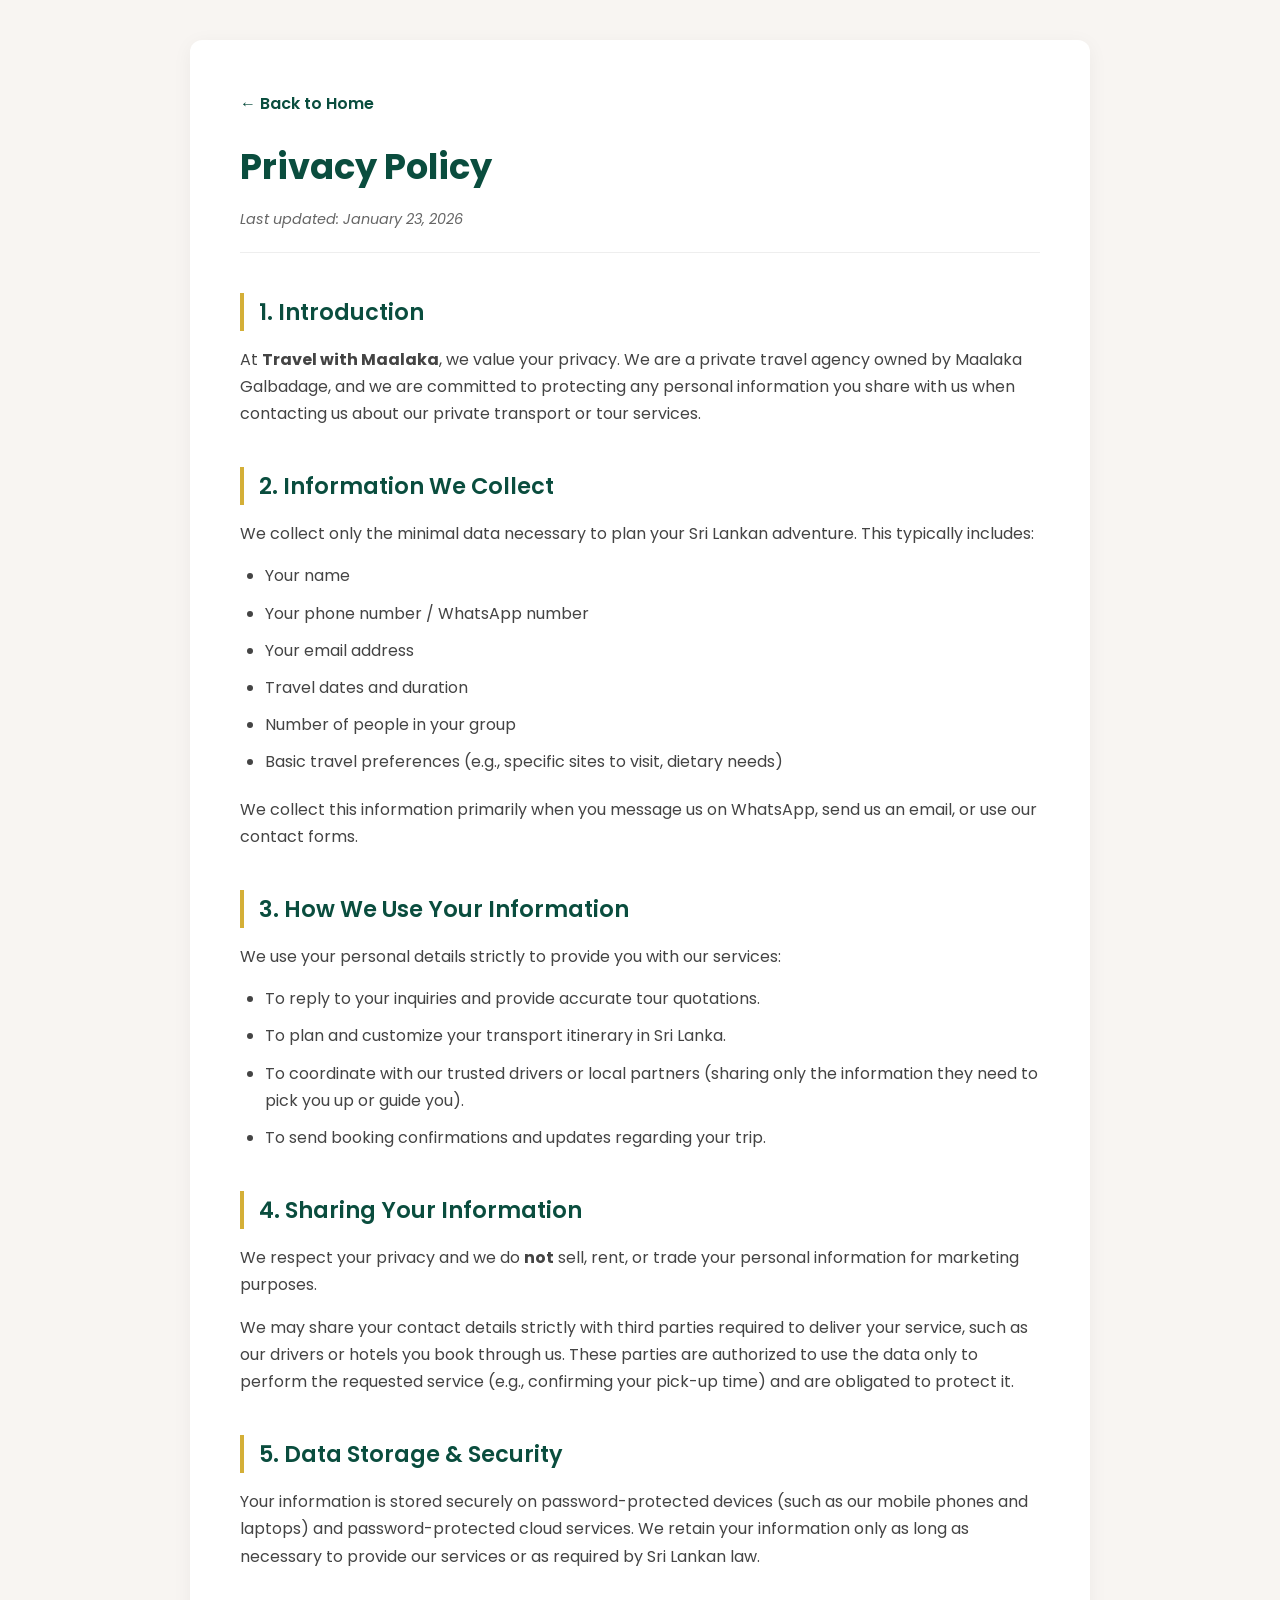
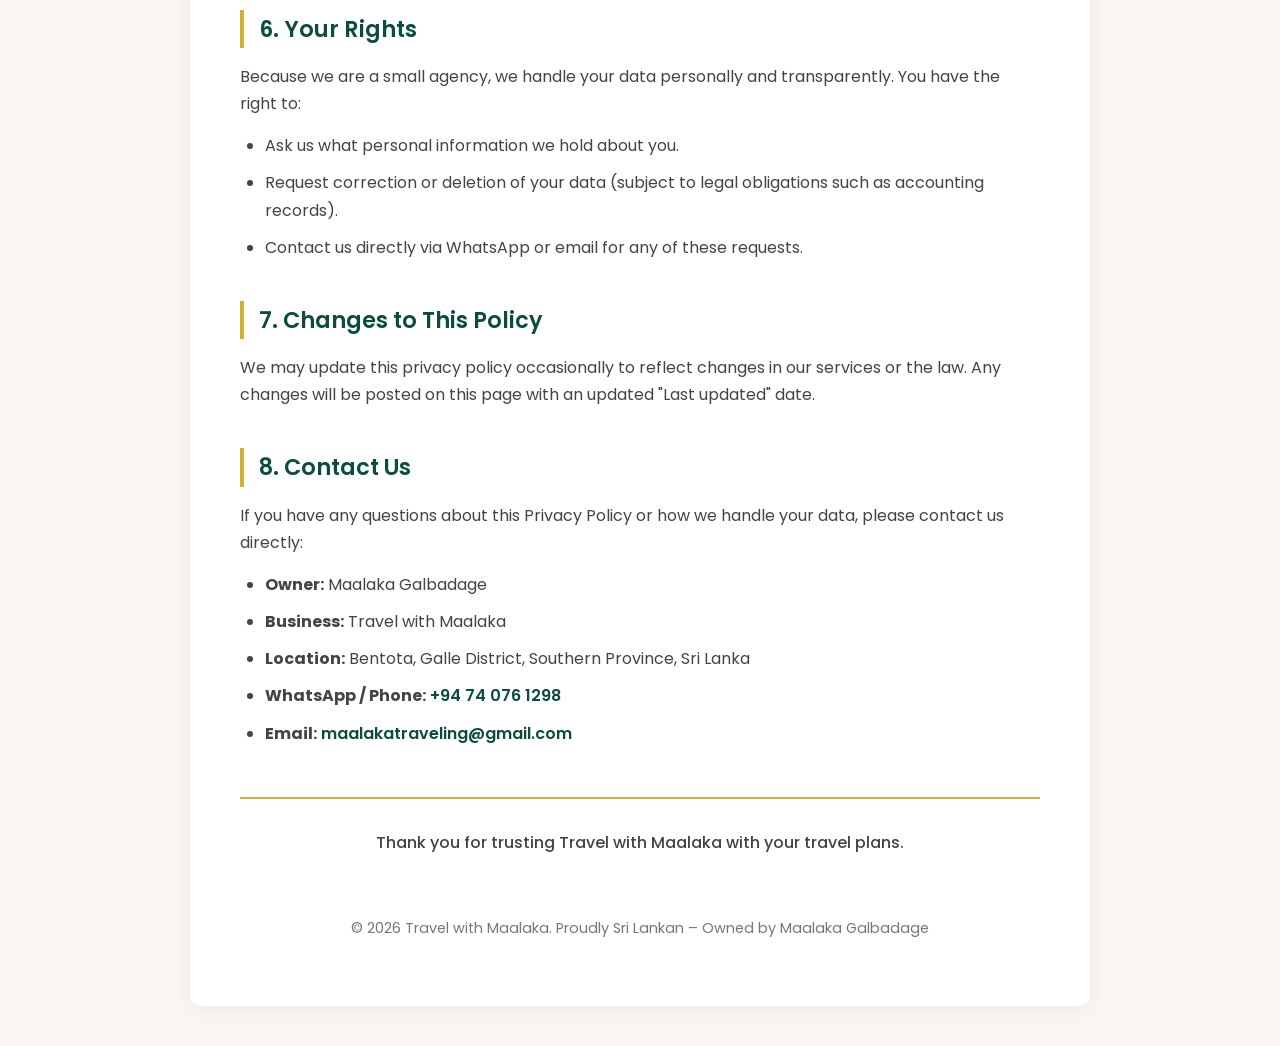
==== privacy.html @ 8217268a "Add files via upload" ====
<!DOCTYPE html>
<html lang="en">
<head>
    <meta charset="UTF-8">
    <meta name="viewport" content="width=device-width, initial-scale=1.0">
    <meta name="description" content="Privacy Policy for Travel with Maalaka, a private tour agency in Bentota, Sri Lanka. We respect your privacy and use minimal data to plan your trip.">
    <title>Privacy Policy - Travel with Maalaka</title>

    <!-- Google Fonts: Poppins -->
    <link rel="preconnect" href="https://fonts.googleapis.com">
    <link rel="preconnect" href="https://fonts.gstatic.com" crossorigin>
    <link href="https://fonts.googleapis.com/css2?family=Poppins:wght@300;400;500;600;700&display=swap" rel="stylesheet">

    <style>
        /* --- CSS Variables matching index.html --- */
        :root {
            --primary: #0A4D3E;       /* Teal */
            --gold: #D4AF37;          /* Gold */
            --cream: #F8F5F2;         /* Cream Background */
            --text-dark: #2c2c2c;
            --text-light: #666666;
            --white: #ffffff;
        }

        /* --- Reset & Base Styles --- */
        * {
            margin: 0;
            padding: 0;
            box-sizing: border-box;
        }

        body {
            font-family: 'Poppins', sans-serif;
            background-color: var(--cream);
            color: var(--text-dark);
            line-height: 1.7;
            font-size: 16px;
        }

        /* --- Layout --- */
        .container {
            max-width: 900px;
            margin: 40px auto;
            background-color: var(--white);
            padding: 50px;
            border-radius: 12px;
            box-shadow: 0 4px 20px rgba(0,0,0,0.05);
        }

        /* --- Typography --- */
        h1 {
            font-size: 2.2rem;
            color: var(--primary);
            margin-bottom: 10px;
            font-weight: 700;
        }

        .last-updated {
            color: var(--text-light);
            font-style: italic;
            font-size: 0.9rem;
            margin-bottom: 30px;
            display: block;
            border-bottom: 1px solid #eee;
            padding-bottom: 20px;
        }

        h2 {
            font-size: 1.4rem;
            color: var(--primary);
            margin-top: 40px;
            margin-bottom: 15px;
            font-weight: 600;
            border-left: 4px solid var(--gold);
            padding-left: 15px;
        }

        p {
            margin-bottom: 15px;
            color: #444;
        }

        ul {
            margin-bottom: 20px;
            padding-left: 25px;
        }

        li {
            margin-bottom: 10px;
            color: #444;
        }

        /* --- Links & Buttons --- */
        .back-link {
            display: inline-flex;
            align-items: center;
            color: var(--primary);
            text-decoration: none;
            font-weight: 600;
            margin-bottom: 20px;
            transition: color 0.3s ease;
        }

        .back-link:hover {
            color: var(--gold);
        }

        .contact-highlight {
            font-weight: 600;
            color: var(--primary);
        }

        .closing-note {
            margin-top: 50px;
            text-align: center;
            font-weight: 500;
            color: var(--primary);
            border-top: 2px solid var(--gold);
            padding-top: 30px;
        }

        /* --- Footer Copyright Styling --- */
        .copyright-footer {
            text-align: center;
            margin-top: 60px;
            color: #777;
            font-size: 0.9rem;
        }

        /* --- Responsive --- */
        @media (max-width: 768px) {
            .container {
                margin: 20px;
                padding: 25px;
            }
            h1 {
                font-size: 1.8rem;
            }
            h2 {
                font-size: 1.25rem;
            }
        }
    </style>
</head>
<body>

    <div class="container">
        <!-- Back to Home Link -->
        <a href="index.html" class="back-link">← Back to Home</a>

        <!-- Title & Date -->
        <h1>Privacy Policy</h1>
        <span class="last-updated">Last updated: January 23, 2026</span>

        <!-- 1. Introduction -->
        <h2>1. Introduction</h2>
        <p>At <strong>Travel with Maalaka</strong>, we value your privacy. We are a private travel agency owned by Maalaka Galbadage, and we are committed to protecting any personal information you share with us when contacting us about our private transport or tour services.</p>

        <!-- 2. Information We Collect -->
        <h2>2. Information We Collect</h2>
        <p>We collect only the minimal data necessary to plan your Sri Lankan adventure. This typically includes:</p>
        <ul>
            <li>Your name</li>
            <li>Your phone number / WhatsApp number</li>
            <li>Your email address</li>
            <li>Travel dates and duration</li>
            <li>Number of people in your group</li>
            <li>Basic travel preferences (e.g., specific sites to visit, dietary needs)</li>
        </ul>
        <p>We collect this information primarily when you message us on WhatsApp, send us an email, or use our contact forms.</p>

        <!-- 3. How We Use Your Information -->
        <h2>3. How We Use Your Information</h2>
        <p>We use your personal details strictly to provide you with our services:</p>
        <ul>
            <li>To reply to your inquiries and provide accurate tour quotations.</li>
            <li>To plan and customize your transport itinerary in Sri Lanka.</li>
            <li>To coordinate with our trusted drivers or local partners (sharing only the information they need to pick you up or guide you).</li>
            <li>To send booking confirmations and updates regarding your trip.</li>
        </ul>

        <!-- 4. Sharing Your Information -->
        <h2>4. Sharing Your Information</h2>
        <p>We respect your privacy and we do <strong>not</strong> sell, rent, or trade your personal information for marketing purposes.</p>
        <p>We may share your contact details strictly with third parties required to deliver your service, such as our drivers or hotels you book through us. These parties are authorized to use the data only to perform the requested service (e.g., confirming your pick-up time) and are obligated to protect it.</p>

        <!-- 5. Data Storage & Security -->
        <h2>5. Data Storage & Security</h2>
        <p>Your information is stored securely on password-protected devices (such as our mobile phones and laptops) and password-protected cloud services. We retain your information only as long as necessary to provide our services or as required by Sri Lankan law.</p>

        <!-- 6. Your Rights -->
        <h2>6. Your Rights</h2>
        <p>Because we are a small agency, we handle your data personally and transparently. You have the right to:</p>
        <ul>
            <li>Ask us what personal information we hold about you.</li>
            <li>Request correction or deletion of your data (subject to legal obligations such as accounting records).</li>
            <li>Contact us directly via WhatsApp or email for any of these requests.</li>
        </ul>

        <!-- 7. Changes to This Policy -->
        <h2>7. Changes to This Policy</h2>
        <p>We may update this privacy policy occasionally to reflect changes in our services or the law. Any changes will be posted on this page with an updated "Last updated" date.</p>

        <!-- 8. Contact Us -->
        <h2>8. Contact Us</h2>
        <p>If you have any questions about this Privacy Policy or how we handle your data, please contact us directly:</p>
        <ul>
            <li><strong>Owner:</strong> Maalaka Galbadage</li>
            <li><strong>Business:</strong> Travel with Maalaka</li>
            <li><strong>Location:</strong> Bentota, Galle District, Southern Province, Sri Lanka</li>
            <li><strong>WhatsApp / Phone:</strong> <span class="contact-highlight">+94 74 076 1298</span></li>
            <li><strong>Email:</strong> <span class="contact-highlight">maalakatraveling@gmail.com</span></li>
        </ul>

        <!-- Closing Note -->
        <div class="closing-note">
            <p>Thank you for trusting Travel with Maalaka with your travel plans.</p>
        </div>

        <!-- Copyright Notice -->
        <p class="copyright-footer">
            © 2026 Travel with Maalaka. Proudly Sri Lankan – Owned by Maalaka Galbadage
        </p>

    </div>

</body>
</html>
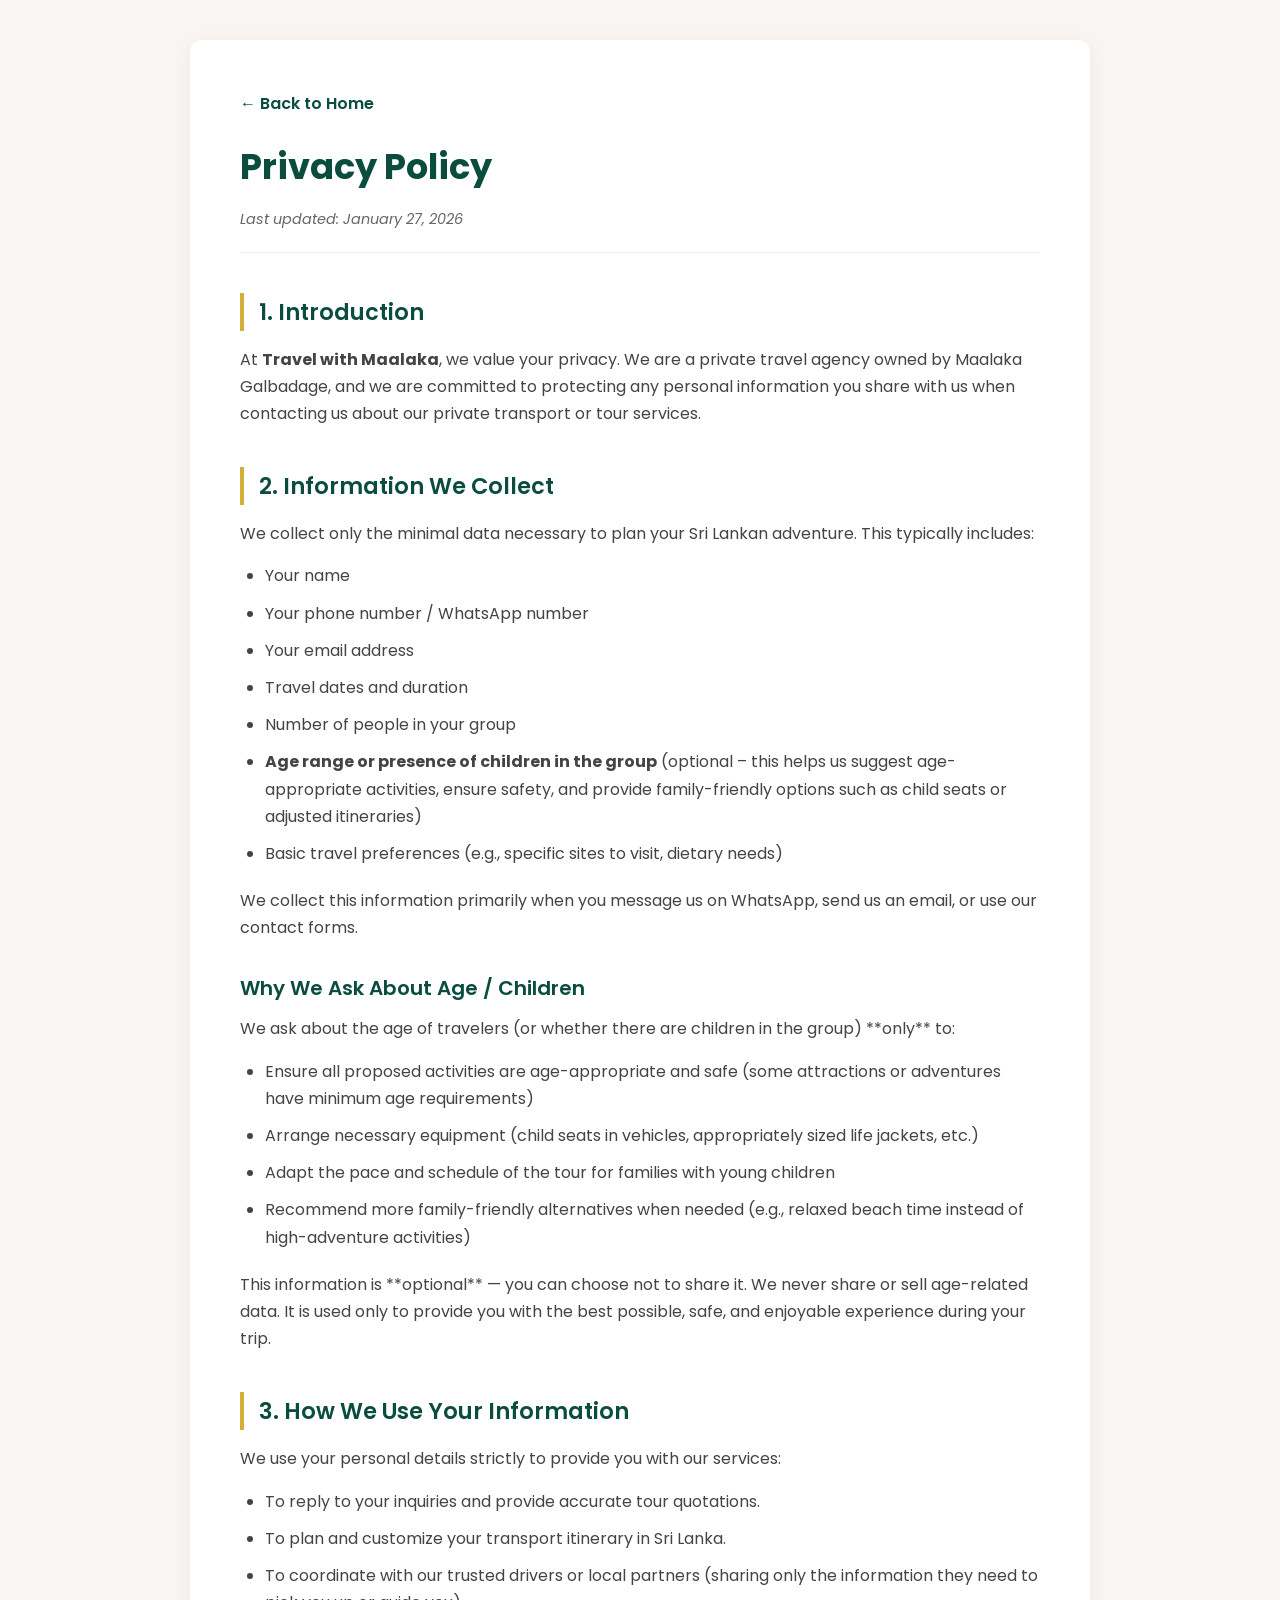
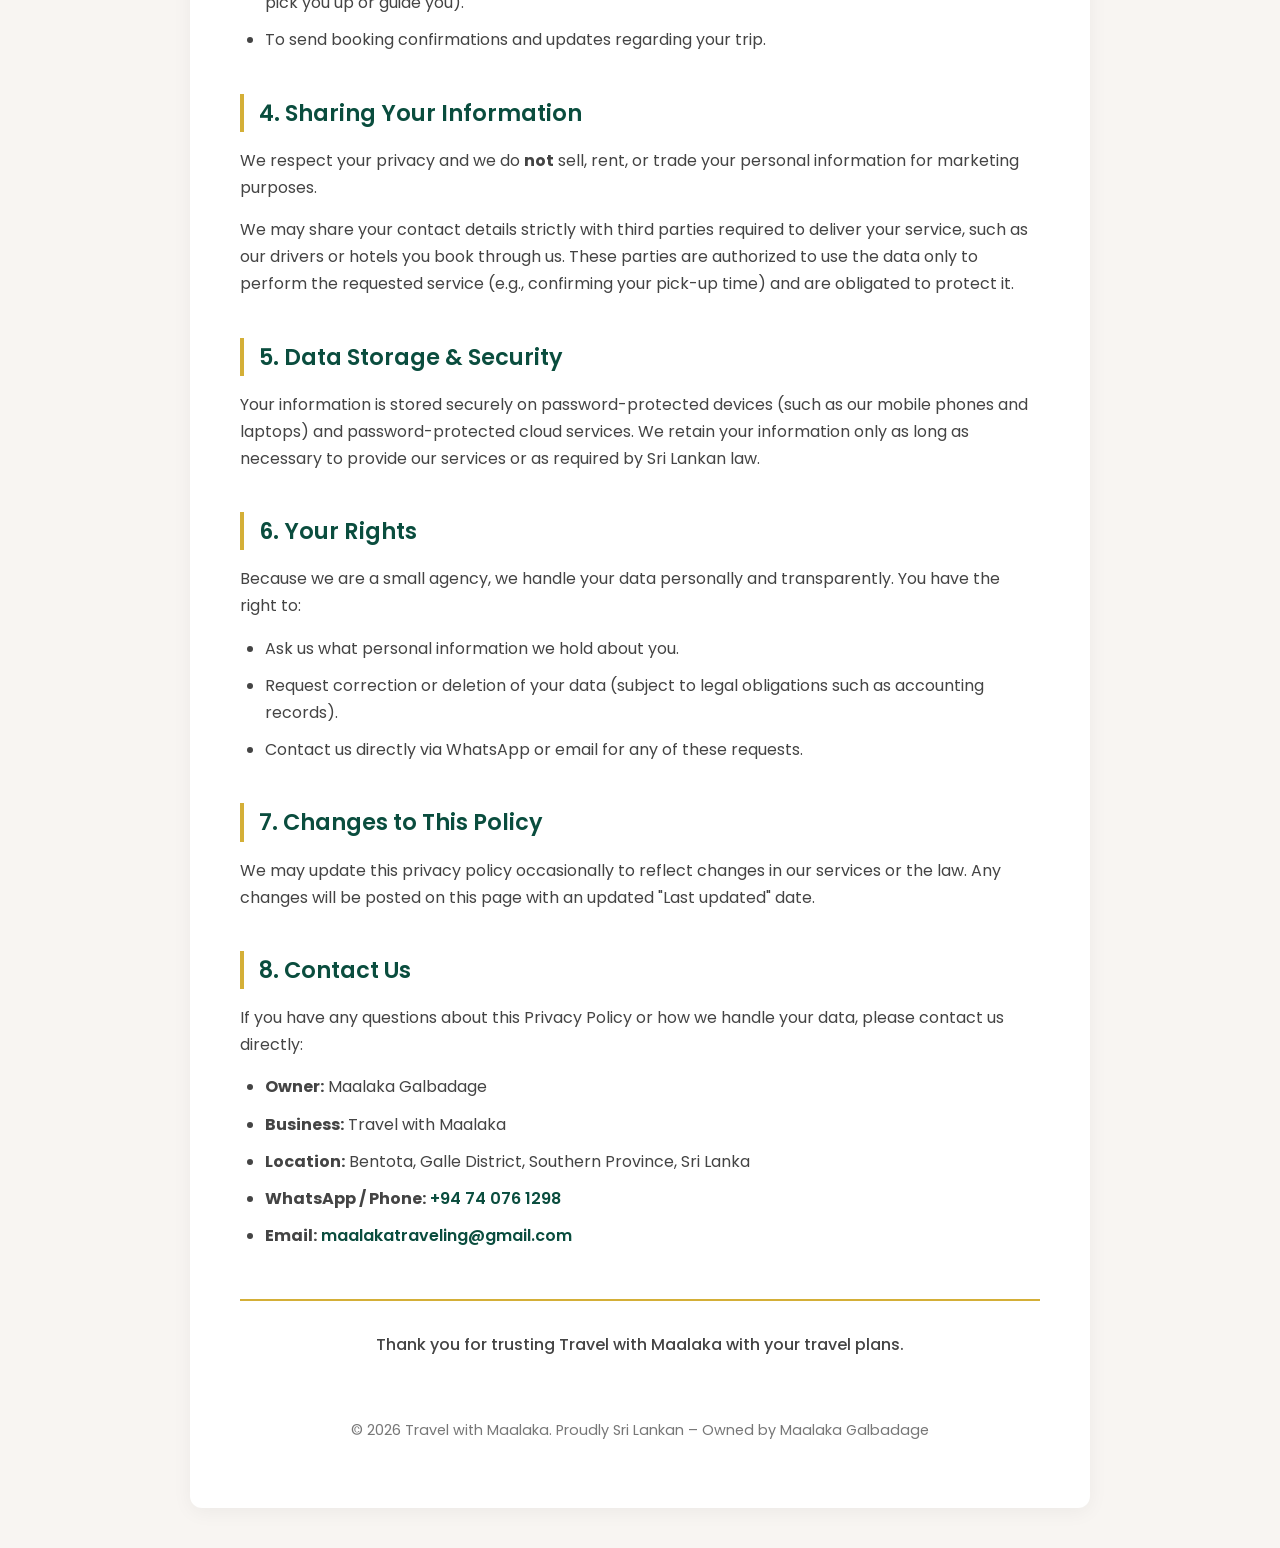
==== commit 614dd1f9: "Update Privacy Policy – added section on age/children collection for safety Updated the privacy poli" ====
--- a/privacy.html
+++ b/privacy.html
@@ -5,30 +5,26 @@
     <meta name="viewport" content="width=device-width, initial-scale=1.0">
     <meta name="description" content="Privacy Policy for Travel with Maalaka, a private tour agency in Bentota, Sri Lanka. We respect your privacy and use minimal data to plan your trip.">
     <title>Privacy Policy - Travel with Maalaka</title>
-
     <!-- Google Fonts: Poppins -->
     <link rel="preconnect" href="https://fonts.googleapis.com">
     <link rel="preconnect" href="https://fonts.gstatic.com" crossorigin>
     <link href="https://fonts.googleapis.com/css2?family=Poppins:wght@300;400;500;600;700&display=swap" rel="stylesheet">
-
     <style>
         /* --- CSS Variables matching index.html --- */
         :root {
-            --primary: #0A4D3E;       /* Teal */
-            --gold: #D4AF37;          /* Gold */
-            --cream: #F8F5F2;         /* Cream Background */
+            --primary: #0A4D3E; /* Teal */
+            --gold: #D4AF37; /* Gold */
+            --cream: #F8F5F2; /* Cream Background */
             --text-dark: #2c2c2c;
             --text-light: #666666;
             --white: #ffffff;
         }
-
         /* --- Reset & Base Styles --- */
         * {
             margin: 0;
             padding: 0;
             box-sizing: border-box;
         }
-
         body {
             font-family: 'Poppins', sans-serif;
             background-color: var(--cream);
@@ -36,7 +32,6 @@
             line-height: 1.7;
             font-size: 16px;
         }
-
         /* --- Layout --- */
         .container {
             max-width: 900px;
@@ -46,7 +41,6 @@
             border-radius: 12px;
             box-shadow: 0 4px 20px rgba(0,0,0,0.05);
         }
-
         /* --- Typography --- */
         h1 {
             font-size: 2.2rem;
@@ -54,7 +48,6 @@
             margin-bottom: 10px;
             font-weight: 700;
         }
-
         .last-updated {
             color: var(--text-light);
             font-style: italic;
@@ -64,7 +57,6 @@
             border-bottom: 1px solid #eee;
             padding-bottom: 20px;
         }
-
         h2 {
             font-size: 1.4rem;
             color: var(--primary);
@@ -74,22 +66,25 @@
             border-left: 4px solid var(--gold);
             padding-left: 15px;
         }
-
+        h3 {
+            font-size: 1.25rem;
+            color: var(--primary);
+            margin-top: 30px;
+            margin-bottom: 10px;
+            font-weight: 600;
+        }
         p {
             margin-bottom: 15px;
             color: #444;
         }
-
         ul {
             margin-bottom: 20px;
             padding-left: 25px;
         }
-
         li {
             margin-bottom: 10px;
             color: #444;
         }
-
         /* --- Links & Buttons --- */
         .back-link {
             display: inline-flex;
@@ -100,16 +95,13 @@
             margin-bottom: 20px;
             transition: color 0.3s ease;
         }
-
         .back-link:hover {
             color: var(--gold);
         }
-
         .contact-highlight {
             font-weight: 600;
             color: var(--primary);
         }
-
         .closing-note {
             margin-top: 50px;
             text-align: center;
@@ -118,7 +110,6 @@
             border-top: 2px solid var(--gold);
             padding-top: 30px;
         }
-
         /* --- Footer Copyright Styling --- */
         .copyright-footer {
             text-align: center;
@@ -126,7 +117,6 @@
             color: #777;
             font-size: 0.9rem;
         }
-
         /* --- Responsive --- */
         @media (max-width: 768px) {
             .container {
@@ -143,14 +133,12 @@
     </style>
 </head>
 <body>
-
     <div class="container">
         <!-- Back to Home Link -->
         <a href="index.html" class="back-link">← Back to Home</a>
-
         <!-- Title & Date -->
         <h1>Privacy Policy</h1>
-        <span class="last-updated">Last updated: January 23, 2026</span>
+        <span class="last-updated">Last updated: January 27, 2026</span>
 
         <!-- 1. Introduction -->
         <h2>1. Introduction</h2>
@@ -165,9 +153,21 @@
             <li>Your email address</li>
             <li>Travel dates and duration</li>
             <li>Number of people in your group</li>
+            <li><strong>Age range or presence of children in the group</strong> (optional – this helps us suggest age-appropriate activities, ensure safety, and provide family-friendly options such as child seats or adjusted itineraries)</li>
             <li>Basic travel preferences (e.g., specific sites to visit, dietary needs)</li>
         </ul>
         <p>We collect this information primarily when you message us on WhatsApp, send us an email, or use our contact forms.</p>
+
+        <!-- New: Why We Ask About Age / Children -->
+        <h3>Why We Ask About Age / Children</h3>
+        <p>We ask about the age of travelers (or whether there are children in the group) **only** to:</p>
+        <ul>
+            <li>Ensure all proposed activities are age-appropriate and safe (some attractions or adventures have minimum age requirements)</li>
+            <li>Arrange necessary equipment (child seats in vehicles, appropriately sized life jackets, etc.)</li>
+            <li>Adapt the pace and schedule of the tour for families with young children</li>
+            <li>Recommend more family-friendly alternatives when needed (e.g., relaxed beach time instead of high-adventure activities)</li>
+        </ul>
+        <p>This information is **optional** — you can choose not to share it. We never share or sell age-related data. It is used only to provide you with the best possible, safe, and enjoyable experience during your trip.</p>
 
         <!-- 3. How We Use Your Information -->
         <h2>3. How We Use Your Information</h2>
@@ -221,8 +221,6 @@
         <p class="copyright-footer">
             © 2026 Travel with Maalaka. Proudly Sri Lankan – Owned by Maalaka Galbadage
         </p>
-
     </div>
-
 </body>
-</html>+</html>
